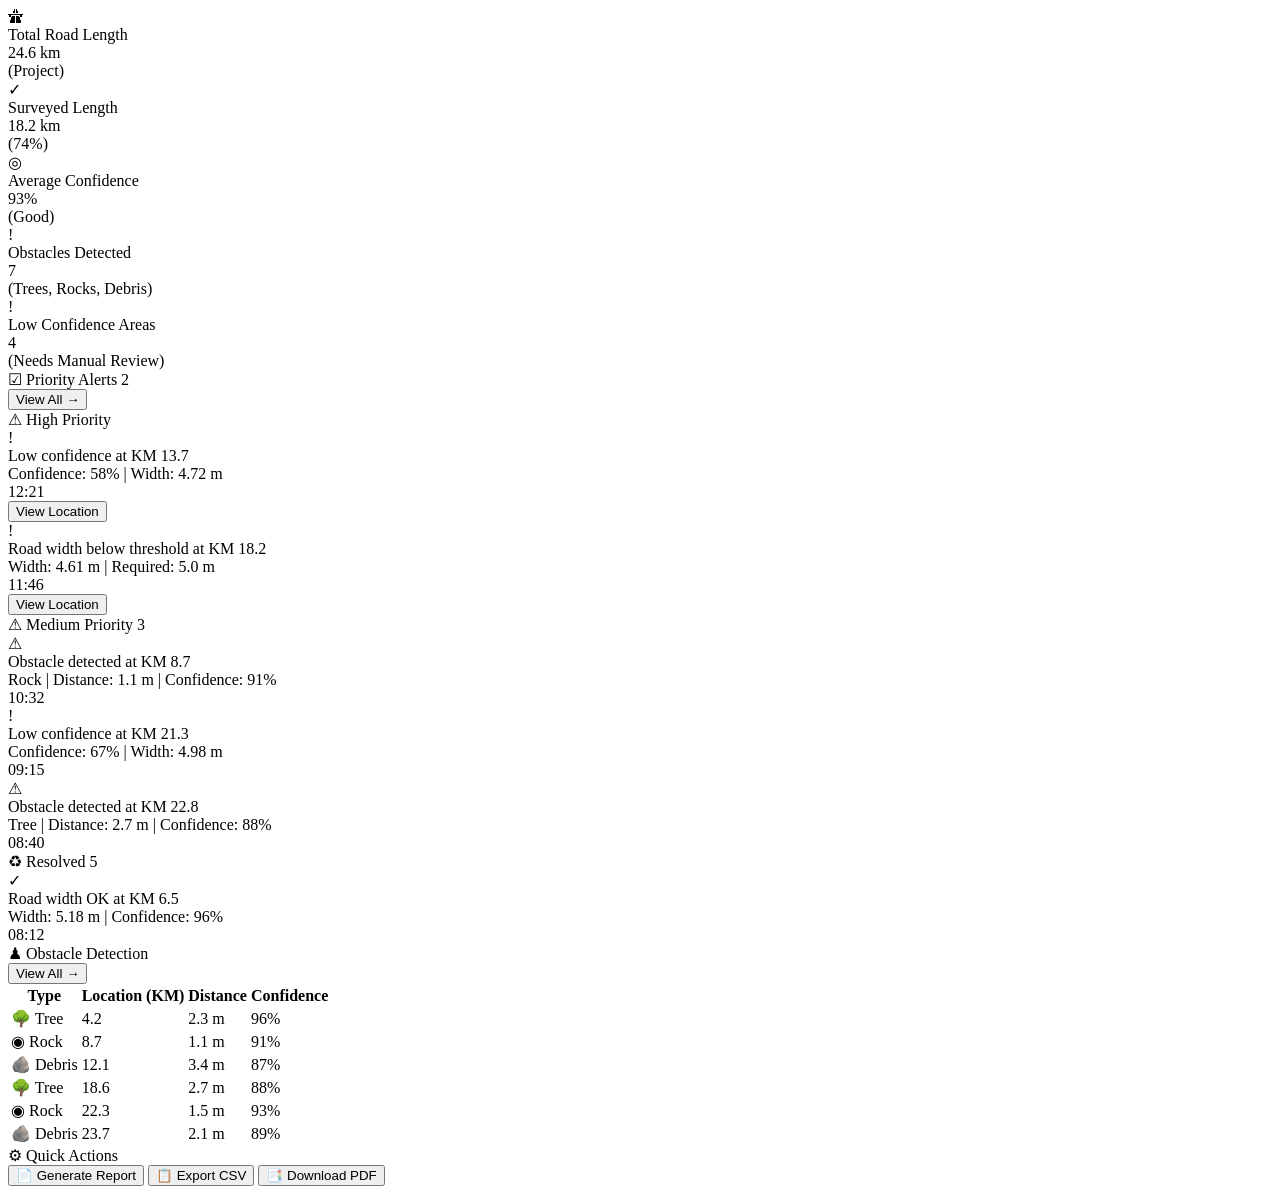
==== index.html @ 8add955b "Create index.html" ====
<!DOCTYPE html>
<html lang="en">

<head>
    <meta charset="UTF-8">
    <meta name="viewport" content="width=device-width, initial-scale=1.0">

    <title>Road Survey Dashboard</title>

    <link rel="stylesheet" href="style.css">
</head>

<body>

    <div class="dashboard">

        

        <div class="top-cards">

            <!-- Total Road Length -->
            <div class="stat-card blue-card">

                <div class="stat-icon road-icon">
                    🛣
                </div>

                <div class="stat-content">
                    <div class="stat-title">Total Road Length</div>
                    <div class="stat-value">24.6 km</div>
                    <div class="stat-subtitle">(Project)</div>
                </div>

            </div>


           
            <div class="stat-card green-card">

                <div class="stat-icon check-icon">
                    ✓
                </div>

                <div class="stat-content">
                    <div class="stat-title">Surveyed Length</div>
                    <div class="stat-value">18.2 km</div>
                    <div class="stat-subtitle">(74%)</div>
                </div>

            </div>


           
            <div class="stat-card purple-card">

                <div class="stat-icon target-icon">
                    ◎
                </div>

                <div class="stat-content">
                    <div class="stat-title">Average Confidence</div>
                    <div class="stat-value">93%</div>
                    <div class="stat-subtitle">(Good)</div>
                </div>

            </div>


       
            <div class="stat-card orange-card">

                <div class="stat-icon warning-icon">
                    !
                </div>

                <div class="stat-content">
                    <div class="stat-title">Obstacles Detected</div>
                    <div class="stat-value">7</div>
                    <div class="stat-subtitle">(Trees, Rocks, Debris)</div>
                </div>

            </div>


            
            <div class="stat-card red-card">

                <div class="stat-icon danger-icon">
                    !
                </div>

                <div class="stat-content">
                    <div class="stat-title">Low Confidence Areas</div>
                    <div class="stat-value">4</div>
                    <div class="stat-subtitle">(Needs Manual Review)</div>
                </div>

            </div>

        </div>


        

        <div class="main-content">

          

            <div class="map-area" id="mapArea">

                <!--
                    This area is intentionally blank.
                    Your actual map can be added here later.
                -->

            </div>



            <div class="sidebar">


              
                <div class="panel alerts-panel">

                    <div class="panel-header">

                        <div class="panel-title">
                            <span class="panel-icon">☑</span>
                            Priority Alerts
                            <span class="count-badge red-badge">2</span>
                        </div>

                        <button class="view-all-btn">
                            View All →
                        </button>

                    </div>


                   

                    <div class="priority-heading high-heading">
                        <span>⚠</span>
                        High Priority
                    </div>


                   

                    <div class="alert-item">

                        <div class="alert-circle red-circle">
                            !
                        </div>

                        <div class="alert-details">

                            <div class="alert-title">
                                Low confidence at KM 13.7
                            </div>

                            <div class="alert-info">
                                Confidence: 58% | Width: 4.72 m
                            </div>

                        </div>

                        <div class="alert-time">
                            12:21
                        </div>

                        <button class="location-btn">
                            View Location
                        </button>

                    </div>


                   

                    <div class="alert-item">

                        <div class="alert-circle orange-circle">
                            !
                        </div>

                        <div class="alert-details">

                            <div class="alert-title">
                                Road width below threshold at KM 18.2
                            </div>

                            <div class="alert-info">
                                Width: 4.61 m | Required: 5.0 m
                            </div>

                        </div>

                        <div class="alert-time">
                            11:46
                        </div>

                        <button class="location-btn">
                            View Location
                        </button>

                    </div>



                    <div class="priority-heading medium-heading">

                        <span>⚠</span>
                        Medium Priority

                        <span class="count-badge yellow-badge">
                            3
                        </span>

                    </div>


                   

                    <div class="alert-item">

                        <div class="alert-circle yellow-circle">
                            ⚠
                        </div>

                        <div class="alert-details">

                            <div class="alert-title">
                                Obstacle detected at KM 8.7
                            </div>

                            <div class="alert-info">
                                Rock | Distance: 1.1 m | Confidence: 91%
                            </div>

                        </div>

                        <div class="alert-time">
                            10:32
                        </div>

                    </div>


                   

                    <div class="alert-item">

                        <div class="alert-circle orange-circle">
                            !
                        </div>

                        <div class="alert-details">

                            <div class="alert-title">
                                Low confidence at KM 21.3
                            </div>

                            <div class="alert-info">
                                Confidence: 67% | Width: 4.98 m
                            </div>

                        </div>

                        <div class="alert-time">
                            09:15
                        </div>

                    </div>


                   

                    <div class="alert-item">

                        <div class="alert-circle yellow-circle">
                            ⚠
                        </div>

                        <div class="alert-details">

                            <div class="alert-title">
                                Obstacle detected at KM 22.8
                            </div>

                            <div class="alert-info">
                                Tree | Distance: 2.7 m | Confidence: 88%
                            </div>

                        </div>

                        <div class="alert-time">
                            08:40
                        </div>

                    </div>


                    

                    <div class="priority-heading resolved-heading">

                        <span>♻</span>
                        Resolved

                        <span class="count-badge green-badge">
                            5
                        </span>

                    </div>


                    

                    <div class="alert-item">

                        <div class="alert-circle green-circle">
                            ✓
                        </div>

                        <div class="alert-details">

                            <div class="alert-title">
                                Road width OK at KM 6.5
                            </div>

                            <div class="alert-info">
                                Width: 5.18 m | Confidence: 96%
                            </div>

                        </div>

                        <div class="alert-time">
                            08:12
                        </div>

                    </div>

                </div>


               

                <div class="panel obstacle-panel">

                    <div class="panel-header">

                        <div class="panel-title">
                            <span class="panel-icon">♟</span>
                            Obstacle Detection
                        </div>

                        <button class="view-all-btn">
                            View All →
                        </button>

                    </div>


                    <table>

                        <thead>

                            <tr>
                                <th>Type</th>
                                <th>Location (KM)</th>
                                <th>Distance</th>
                                <th>Confidence</th>
                            </tr>

                        </thead>


                        <tbody>

                            <tr>
                                <td>
                                    <span class="obstacle-symbol tree">
                                        🌳
                                    </span>
                                    Tree
                                </td>

                                <td>4.2</td>
                                <td>2.3 m</td>

                                <td class="confidence-high">
                                    96%
                                </td>
                            </tr>


                            <tr>
                                <td>
                                    <span class="obstacle-symbol">
                                        ◉
                                    </span>
                                    Rock
                                </td>

                                <td>8.7</td>
                                <td>1.1 m</td>

                                <td class="confidence-medium">
                                    91%
                                </td>
                            </tr>


                            <tr>
                                <td>
                                    <span class="obstacle-symbol">
                                        🪨
                                    </span>
                                    Debris
                                </td>

                                <td>12.1</td>
                                <td>3.4 m</td>

                                <td class="confidence-medium">
                                    87%
                                </td>
                            </tr>


                            <tr>
                                <td>
                                    <span class="obstacle-symbol tree">
                                        🌳
                                    </span>
                                    Tree
                                </td>

                                <td>18.6</td>
                                <td>2.7 m</td>

                                <td class="confidence-medium">
                                    88%
                                </td>
                            </tr>


                            <tr>
                                <td>
                                    <span class="obstacle-symbol">
                                        ◉
                                    </span>
                                    Rock
                                </td>

                                <td>22.3</td>
                                <td>1.5 m</td>

                                <td class="confidence-high">
                                    93%
                                </td>
                            </tr>


                            <tr>
                                <td>
                                    <span class="obstacle-symbol">
                                        🪨
                                    </span>
                                    Debris
                                </td>

                                <td>23.7</td>
                                <td>2.1 m</td>

                                <td class="confidence-medium">
                                    89%
                                </td>
                            </tr>

                        </tbody>

                    </table>

                </div>


              

                <div class="panel quick-panel">

                    <div class="panel-header">

                        <div class="panel-title">
                            <span class="panel-icon">⚙</span>
                            Quick Actions
                        </div>

                    </div>


                    <div class="quick-actions">

                        <button class="action-btn report-btn">
                            📄
                            <span>Generate Report</span>
                        </button>

                        <button class="action-btn csv-btn">
                            📋
                            <span>Export CSV</span>
                        </button>

                        <button class="action-btn pdf-btn">
                            📑
                            <span>Download PDF</span>
                        </button>

                    </div>

                </div>

            </div>

        </div>

    </div>


    <script src="script.js"></script>

</body>

</html>
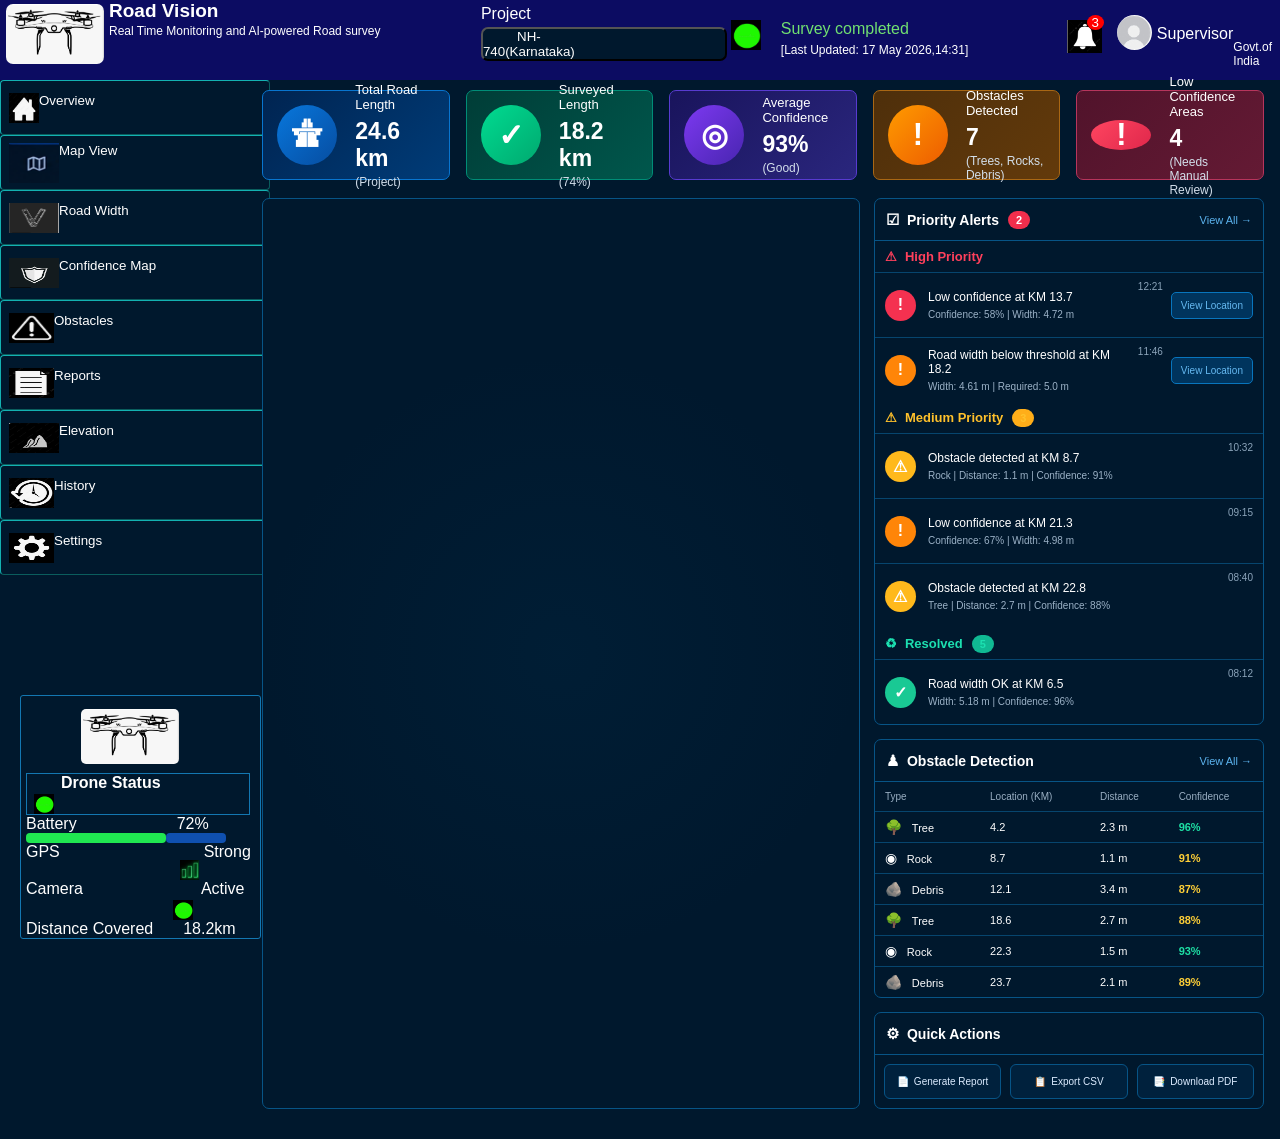
==== commit 7529bb69: "Connected files" ====
--- a/index.html
+++ b/index.html
@@ -1,536 +1,443 @@
-<!DOCTYPE html>
+<!doctype html>
 <html lang="en">
-
-<head>
-    <meta charset="UTF-8">
-    <meta name="viewport" content="width=device-width, initial-scale=1.0">
+  <head>
+    <meta charset="UTF-8" />
+    <meta name="viewport" content="width=device-width, initial-scale=1.0" />
 
     <title>Road Survey Dashboard</title>
 
-    <link rel="stylesheet" href="style.css">
-</head>
-
-<body>
+    <link rel="stylesheet" href="style.css" />
+    <link rel="stylesheet" href="left-top-style/header-top.css" />
+    <link rel="stylesheet" href="left-top-style/left-sidebar.css" />
+  </head>
+
+  <body>
+    <div class="top-header">
+      <div class="drone">
+        <img class="drone-pic" src="pictures/drone.png" />
+      </div>
+      <div class="top-left">
+        <p class="name">Road Vision</p>
+        <p class="tag">Real Time Monitoring and AI-powered Road survey</p>
+      </div>
+      <div class="top-middle">
+        <div class="project-details">
+          <p class="project-word">Project</p>
+          <div>
+            <button class="project-area">NH-740(Karnataka)</button>
+          </div>
+        </div>
+        <img class="point" src="pictures/green-dot.png" />
+        <div class="status">
+          <p class="project-status">Survey completed</p>
+          <p class="time">[Last Updated: 17 May 2026,14:31]</p>
+        </div>
+      </div>
+      <div class="top-right">
+        <div class="bell">
+          <img class="bell-icon" src="pictures/bell.png" />
+          <button class="number">3</button>
+        </div>
+        <div class="profile">
+          <img class="profile-icon" src="pictures/profile-pic.png" />
+        </div>
+        <p class="profile-name">Supervisor</p>
+        <p class="profile-place">Govt.of India</p>
+      </div>
+    </div>
+    <div class="left_sidebar">
+      <button class="b1">
+        <div class="overview">
+          <img class="home-icon" src="pictures/home.png" />
+          <p class="word1">Overview</p>
+        </div>
+      </button>
+      <button class="b1">
+        <div class="map">
+          <img class="map-icon" src="pictures/map.png" />
+          <p class="word1">Map View</p>
+        </div>
+      </button>
+
+      <button class="b1">
+        <div class="road-width">
+          <img class="scale-icon" src="pictures/scale.png" />
+          <p class="word1">Road Width</p>
+        </div>
+      </button>
+
+      <button class="b1">
+        <div class="Confidence">
+          <img class="shield-icon" src="pictures/shield.png" />
+          <p class="word1">Confidence Map</p>
+        </div>
+      </button>
+
+      <button class="b1">
+        <div class="obstacles">
+          <img class="danger-icon" src="pictures/danger.png" />
+          <p class="word1">Obstacles</p>
+        </div>
+      </button>
+
+      <button class="b1">
+        <div class="reports">
+          <img class="report-icon" src="pictures/reports.png" />
+          <p class="word1">Reports</p>
+        </div>
+      </button>
+
+      <button class="b1">
+        <div class="elevation">
+          <img class="elevation-icon" src="pictures/elevation.png" />
+          <p class="word1">Elevation</p>
+        </div>
+      </button>
+      <button class="b1">
+        <div class="history">
+          <img class="history-icon" src="pictures/history.png" />
+          <p class="word1">History</p>
+        </div>
+      </button>
+      <button class="b1">
+        <div class="settings">
+          <img class="settings-icon" src="pictures/settings.png" />
+          <p class="word1">Settings</p>
+        </div>
+      </button>
+      <div class="left_bottom">
+        <img class="drone-bottom" src="pictures/drone.png" />
+        <div class="below-drone">
+          <img class="point-bottom" src="pictures/green-dot.png" />
+          <p style="color: white; font-weight: bold">Drone Status</p>
+        </div>
+        <div class="battery-status">
+          <p style="color: white">Battery</p>
+          <p style="margin-left: 100px; color: white">72%</p>
+        </div>
+        <div class="battery-bar">
+          <button class="green-part"></button>
+          <button class="blank-part"></button>
+        </div>
+        <div class="gps-status">
+          <p style="color: white">GPS</p>
+          <img class="signal-icon" src="pictures/strong-increase.png" />
+          <p style="color: white">Strong</p>
+        </div>
+        <div class="camera-status">
+          <p style="color: white">Camera</p>
+
+          <img class="point-bottom2" src="pictures/green-dot.png" />
+          <p style="color: white">Active</p>
+        </div>
+        <div class="distance-status">
+          <p style="color: white">Distance Covered</p>
+          <p class="Distance">18.2km</p>
+        </div>
+      </div>
+    </div>
 
     <div class="dashboard">
-
-        
-
-        <div class="top-cards">
-
-            <!-- Total Road Length -->
-            <div class="stat-card blue-card">
-
-                <div class="stat-icon road-icon">
-                    🛣
-                </div>
-
-                <div class="stat-content">
-                    <div class="stat-title">Total Road Length</div>
-                    <div class="stat-value">24.6 km</div>
-                    <div class="stat-subtitle">(Project)</div>
-                </div>
-
-            </div>
-
-
-           
-            <div class="stat-card green-card">
-
-                <div class="stat-icon check-icon">
-                    ✓
-                </div>
-
-                <div class="stat-content">
-                    <div class="stat-title">Surveyed Length</div>
-                    <div class="stat-value">18.2 km</div>
-                    <div class="stat-subtitle">(74%)</div>
-                </div>
-
-            </div>
-
-
-           
-            <div class="stat-card purple-card">
-
-                <div class="stat-icon target-icon">
-                    ◎
-                </div>
-
-                <div class="stat-content">
-                    <div class="stat-title">Average Confidence</div>
-                    <div class="stat-value">93%</div>
-                    <div class="stat-subtitle">(Good)</div>
-                </div>
-
-            </div>
-
-
-       
-            <div class="stat-card orange-card">
-
-                <div class="stat-icon warning-icon">
-                    !
-                </div>
-
-                <div class="stat-content">
-                    <div class="stat-title">Obstacles Detected</div>
-                    <div class="stat-value">7</div>
-                    <div class="stat-subtitle">(Trees, Rocks, Debris)</div>
-                </div>
-
-            </div>
-
-
-            
-            <div class="stat-card red-card">
-
-                <div class="stat-icon danger-icon">
-                    !
-                </div>
-
-                <div class="stat-content">
-                    <div class="stat-title">Low Confidence Areas</div>
-                    <div class="stat-value">4</div>
-                    <div class="stat-subtitle">(Needs Manual Review)</div>
-                </div>
-
-            </div>
-
-        </div>
-
-
-        
-
-        <div class="main-content">
-
-          
-
-            <div class="map-area" id="mapArea">
-
-                <!--
+      <div class="top-cards">
+        <!-- Total Road Length -->
+        <div class="stat-card blue-card">
+          <div class="stat-icon road-icon">🛣</div>
+
+          <div class="stat-content">
+            <div class="stat-title">Total Road Length</div>
+            <div class="stat-value">24.6 km</div>
+            <div class="stat-subtitle">(Project)</div>
+          </div>
+        </div>
+
+        <div class="stat-card green-card">
+          <div class="stat-icon check-icon">✓</div>
+
+          <div class="stat-content">
+            <div class="stat-title">Surveyed Length</div>
+            <div class="stat-value">18.2 km</div>
+            <div class="stat-subtitle">(74%)</div>
+          </div>
+        </div>
+
+        <div class="stat-card purple-card">
+          <div class="stat-icon target-icon">◎</div>
+
+          <div class="stat-content">
+            <div class="stat-title">Average Confidence</div>
+            <div class="stat-value">93%</div>
+            <div class="stat-subtitle">(Good)</div>
+          </div>
+        </div>
+
+        <div class="stat-card orange-card">
+          <div class="stat-icon warning-icon">!</div>
+
+          <div class="stat-content">
+            <div class="stat-title">Obstacles Detected</div>
+            <div class="stat-value">7</div>
+            <div class="stat-subtitle">(Trees, Rocks, Debris)</div>
+          </div>
+        </div>
+
+        <div class="stat-card red-card">
+          <div class="stat-icon danger-icon">!</div>
+
+          <div class="stat-content">
+            <div class="stat-title">Low Confidence Areas</div>
+            <div class="stat-value">4</div>
+            <div class="stat-subtitle">(Needs Manual Review)</div>
+          </div>
+        </div>
+      </div>
+
+      <div class="main-content">
+        <div class="map-area" id="mapArea">
+          <!--
                     This area is intentionally blank.
                     Your actual map can be added here later.
                 -->
-
-            </div>
-
-
-
-            <div class="sidebar">
-
-
-              
-                <div class="panel alerts-panel">
-
-                    <div class="panel-header">
-
-                        <div class="panel-title">
-                            <span class="panel-icon">☑</span>
-                            Priority Alerts
-                            <span class="count-badge red-badge">2</span>
-                        </div>
-
-                        <button class="view-all-btn">
-                            View All →
-                        </button>
-
-                    </div>
-
-
-                   
-
-                    <div class="priority-heading high-heading">
-                        <span>⚠</span>
-                        High Priority
-                    </div>
-
-
-                   
-
-                    <div class="alert-item">
-
-                        <div class="alert-circle red-circle">
-                            !
-                        </div>
-
-                        <div class="alert-details">
-
-                            <div class="alert-title">
-                                Low confidence at KM 13.7
-                            </div>
-
-                            <div class="alert-info">
-                                Confidence: 58% | Width: 4.72 m
-                            </div>
-
-                        </div>
-
-                        <div class="alert-time">
-                            12:21
-                        </div>
-
-                        <button class="location-btn">
-                            View Location
-                        </button>
-
-                    </div>
-
-
-                   
-
-                    <div class="alert-item">
-
-                        <div class="alert-circle orange-circle">
-                            !
-                        </div>
-
-                        <div class="alert-details">
-
-                            <div class="alert-title">
-                                Road width below threshold at KM 18.2
-                            </div>
-
-                            <div class="alert-info">
-                                Width: 4.61 m | Required: 5.0 m
-                            </div>
-
-                        </div>
-
-                        <div class="alert-time">
-                            11:46
-                        </div>
-
-                        <button class="location-btn">
-                            View Location
-                        </button>
-
-                    </div>
-
-
-
-                    <div class="priority-heading medium-heading">
-
-                        <span>⚠</span>
-                        Medium Priority
-
-                        <span class="count-badge yellow-badge">
-                            3
-                        </span>
-
-                    </div>
-
-
-                   
-
-                    <div class="alert-item">
-
-                        <div class="alert-circle yellow-circle">
-                            ⚠
-                        </div>
-
-                        <div class="alert-details">
-
-                            <div class="alert-title">
-                                Obstacle detected at KM 8.7
-                            </div>
-
-                            <div class="alert-info">
-                                Rock | Distance: 1.1 m | Confidence: 91%
-                            </div>
-
-                        </div>
-
-                        <div class="alert-time">
-                            10:32
-                        </div>
-
-                    </div>
-
-
-                   
-
-                    <div class="alert-item">
-
-                        <div class="alert-circle orange-circle">
-                            !
-                        </div>
-
-                        <div class="alert-details">
-
-                            <div class="alert-title">
-                                Low confidence at KM 21.3
-                            </div>
-
-                            <div class="alert-info">
-                                Confidence: 67% | Width: 4.98 m
-                            </div>
-
-                        </div>
-
-                        <div class="alert-time">
-                            09:15
-                        </div>
-
-                    </div>
-
-
-                   
-
-                    <div class="alert-item">
-
-                        <div class="alert-circle yellow-circle">
-                            ⚠
-                        </div>
-
-                        <div class="alert-details">
-
-                            <div class="alert-title">
-                                Obstacle detected at KM 22.8
-                            </div>
-
-                            <div class="alert-info">
-                                Tree | Distance: 2.7 m | Confidence: 88%
-                            </div>
-
-                        </div>
-
-                        <div class="alert-time">
-                            08:40
-                        </div>
-
-                    </div>
-
-
-                    
-
-                    <div class="priority-heading resolved-heading">
-
-                        <span>♻</span>
-                        Resolved
-
-                        <span class="count-badge green-badge">
-                            5
-                        </span>
-
-                    </div>
-
-
-                    
-
-                    <div class="alert-item">
-
-                        <div class="alert-circle green-circle">
-                            ✓
-                        </div>
-
-                        <div class="alert-details">
-
-                            <div class="alert-title">
-                                Road width OK at KM 6.5
-                            </div>
-
-                            <div class="alert-info">
-                                Width: 5.18 m | Confidence: 96%
-                            </div>
-
-                        </div>
-
-                        <div class="alert-time">
-                            08:12
-                        </div>
-
-                    </div>
-
+        </div>
+
+        <div class="sidebar">
+          <div class="panel alerts-panel">
+            <div class="panel-header">
+              <div class="panel-title">
+                <span class="panel-icon">☑</span>
+                Priority Alerts
+                <span class="count-badge red-badge">2</span>
+              </div>
+
+              <button class="view-all-btn">View All →</button>
+            </div>
+
+            <div class="priority-heading high-heading">
+              <span>⚠</span>
+              High Priority
+            </div>
+
+            <div class="alert-item">
+              <div class="alert-circle red-circle">!</div>
+
+              <div class="alert-details">
+                <div class="alert-title">Low confidence at KM 13.7</div>
+
+                <div class="alert-info">Confidence: 58% | Width: 4.72 m</div>
+              </div>
+
+              <div class="alert-time">12:21</div>
+
+              <button class="location-btn">View Location</button>
+            </div>
+
+            <div class="alert-item">
+              <div class="alert-circle orange-circle">!</div>
+
+              <div class="alert-details">
+                <div class="alert-title">
+                  Road width below threshold at KM 18.2
                 </div>
 
-
-               
-
-                <div class="panel obstacle-panel">
-
-                    <div class="panel-header">
-
-                        <div class="panel-title">
-                            <span class="panel-icon">♟</span>
-                            Obstacle Detection
-                        </div>
-
-                        <button class="view-all-btn">
-                            View All →
-                        </button>
-
-                    </div>
-
-
-                    <table>
-
-                        <thead>
-
-                            <tr>
-                                <th>Type</th>
-                                <th>Location (KM)</th>
-                                <th>Distance</th>
-                                <th>Confidence</th>
-                            </tr>
-
-                        </thead>
-
-
-                        <tbody>
-
-                            <tr>
-                                <td>
-                                    <span class="obstacle-symbol tree">
-                                        🌳
-                                    </span>
-                                    Tree
-                                </td>
-
-                                <td>4.2</td>
-                                <td>2.3 m</td>
-
-                                <td class="confidence-high">
-                                    96%
-                                </td>
-                            </tr>
-
-
-                            <tr>
-                                <td>
-                                    <span class="obstacle-symbol">
-                                        ◉
-                                    </span>
-                                    Rock
-                                </td>
-
-                                <td>8.7</td>
-                                <td>1.1 m</td>
-
-                                <td class="confidence-medium">
-                                    91%
-                                </td>
-                            </tr>
-
-
-                            <tr>
-                                <td>
-                                    <span class="obstacle-symbol">
-                                        🪨
-                                    </span>
-                                    Debris
-                                </td>
-
-                                <td>12.1</td>
-                                <td>3.4 m</td>
-
-                                <td class="confidence-medium">
-                                    87%
-                                </td>
-                            </tr>
-
-
-                            <tr>
-                                <td>
-                                    <span class="obstacle-symbol tree">
-                                        🌳
-                                    </span>
-                                    Tree
-                                </td>
-
-                                <td>18.6</td>
-                                <td>2.7 m</td>
-
-                                <td class="confidence-medium">
-                                    88%
-                                </td>
-                            </tr>
-
-
-                            <tr>
-                                <td>
-                                    <span class="obstacle-symbol">
-                                        ◉
-                                    </span>
-                                    Rock
-                                </td>
-
-                                <td>22.3</td>
-                                <td>1.5 m</td>
-
-                                <td class="confidence-high">
-                                    93%
-                                </td>
-                            </tr>
-
-
-                            <tr>
-                                <td>
-                                    <span class="obstacle-symbol">
-                                        🪨
-                                    </span>
-                                    Debris
-                                </td>
-
-                                <td>23.7</td>
-                                <td>2.1 m</td>
-
-                                <td class="confidence-medium">
-                                    89%
-                                </td>
-                            </tr>
-
-                        </tbody>
-
-                    </table>
-
+                <div class="alert-info">Width: 4.61 m | Required: 5.0 m</div>
+              </div>
+
+              <div class="alert-time">11:46</div>
+
+              <button class="location-btn">View Location</button>
+            </div>
+
+            <div class="priority-heading medium-heading">
+              <span>⚠</span>
+              Medium Priority
+
+              <span class="count-badge yellow-badge"> 3 </span>
+            </div>
+
+            <div class="alert-item">
+              <div class="alert-circle yellow-circle">⚠</div>
+
+              <div class="alert-details">
+                <div class="alert-title">Obstacle detected at KM 8.7</div>
+
+                <div class="alert-info">
+                  Rock | Distance: 1.1 m | Confidence: 91%
                 </div>
-
-
-              
-
-                <div class="panel quick-panel">
-
-                    <div class="panel-header">
-
-                        <div class="panel-title">
-                            <span class="panel-icon">⚙</span>
-                            Quick Actions
-                        </div>
-
-                    </div>
-
-
-                    <div class="quick-actions">
-
-                        <button class="action-btn report-btn">
-                            📄
-                            <span>Generate Report</span>
-                        </button>
-
-                        <button class="action-btn csv-btn">
-                            📋
-                            <span>Export CSV</span>
-                        </button>
-
-                        <button class="action-btn pdf-btn">
-                            📑
-                            <span>Download PDF</span>
-                        </button>
-
-                    </div>
-
+              </div>
+
+              <div class="alert-time">10:32</div>
+            </div>
+
+            <div class="alert-item">
+              <div class="alert-circle orange-circle">!</div>
+
+              <div class="alert-details">
+                <div class="alert-title">Low confidence at KM 21.3</div>
+
+                <div class="alert-info">Confidence: 67% | Width: 4.98 m</div>
+              </div>
+
+              <div class="alert-time">09:15</div>
+            </div>
+
+            <div class="alert-item">
+              <div class="alert-circle yellow-circle">⚠</div>
+
+              <div class="alert-details">
+                <div class="alert-title">Obstacle detected at KM 22.8</div>
+
+                <div class="alert-info">
+                  Tree | Distance: 2.7 m | Confidence: 88%
                 </div>
-
-            </div>
-
-        </div>
-
+              </div>
+
+              <div class="alert-time">08:40</div>
+            </div>
+
+            <div class="priority-heading resolved-heading">
+              <span>♻</span>
+              Resolved
+
+              <span class="count-badge green-badge"> 5 </span>
+            </div>
+
+            <div class="alert-item">
+              <div class="alert-circle green-circle">✓</div>
+
+              <div class="alert-details">
+                <div class="alert-title">Road width OK at KM 6.5</div>
+
+                <div class="alert-info">Width: 5.18 m | Confidence: 96%</div>
+              </div>
+
+              <div class="alert-time">08:12</div>
+            </div>
+          </div>
+
+          <div class="panel obstacle-panel">
+            <div class="panel-header">
+              <div class="panel-title">
+                <span class="panel-icon">♟</span>
+                Obstacle Detection
+              </div>
+
+              <button class="view-all-btn">View All →</button>
+            </div>
+
+            <table>
+              <thead>
+                <tr>
+                  <th>Type</th>
+                  <th>Location (KM)</th>
+                  <th>Distance</th>
+                  <th>Confidence</th>
+                </tr>
+              </thead>
+
+              <tbody>
+                <tr>
+                  <td>
+                    <span class="obstacle-symbol tree"> 🌳 </span>
+                    Tree
+                  </td>
+
+                  <td>4.2</td>
+                  <td>2.3 m</td>
+
+                  <td class="confidence-high">96%</td>
+                </tr>
+
+                <tr>
+                  <td>
+                    <span class="obstacle-symbol"> ◉ </span>
+                    Rock
+                  </td>
+
+                  <td>8.7</td>
+                  <td>1.1 m</td>
+
+                  <td class="confidence-medium">91%</td>
+                </tr>
+
+                <tr>
+                  <td>
+                    <span class="obstacle-symbol"> 🪨 </span>
+                    Debris
+                  </td>
+
+                  <td>12.1</td>
+                  <td>3.4 m</td>
+
+                  <td class="confidence-medium">87%</td>
+                </tr>
+
+                <tr>
+                  <td>
+                    <span class="obstacle-symbol tree"> 🌳 </span>
+                    Tree
+                  </td>
+
+                  <td>18.6</td>
+                  <td>2.7 m</td>
+
+                  <td class="confidence-medium">88%</td>
+                </tr>
+
+                <tr>
+                  <td>
+                    <span class="obstacle-symbol"> ◉ </span>
+                    Rock
+                  </td>
+
+                  <td>22.3</td>
+                  <td>1.5 m</td>
+
+                  <td class="confidence-high">93%</td>
+                </tr>
+
+                <tr>
+                  <td>
+                    <span class="obstacle-symbol"> 🪨 </span>
+                    Debris
+                  </td>
+
+                  <td>23.7</td>
+                  <td>2.1 m</td>
+
+                  <td class="confidence-medium">89%</td>
+                </tr>
+              </tbody>
+            </table>
+          </div>
+
+          <div class="panel quick-panel">
+            <div class="panel-header">
+              <div class="panel-title">
+                <span class="panel-icon">⚙</span>
+                Quick Actions
+              </div>
+            </div>
+
+            <div class="quick-actions">
+              <button class="action-btn report-btn">
+                📄
+                <span>Generate Report</span>
+              </button>
+
+              <button class="action-btn csv-btn">
+                📋
+                <span>Export CSV</span>
+              </button>
+
+              <button class="action-btn pdf-btn">
+                📑
+                <span>Download PDF</span>
+              </button>
+            </div>
+          </div>
+        </div>
+      </div>
     </div>
 
-
     <script src="script.js"></script>
-
-</body>
-
+  </body>
 </html>
--- a/style.css
+++ b/style.css
@@ -0,0 +1,502 @@
+* {
+  margin: 0;
+  padding: 0;
+  box-sizing: border-box;
+}
+
+body {
+  background: #00182d;
+  color: white;
+  font-family: Arial, Helvetica, sans-serif;
+  min-height: 100vh;
+}
+
+.dashboard {
+  margin-top: -1090px;
+  padding: 100px 3.5% 30px;
+  margin-left: 105px;
+  margin-right: -40px;
+}
+
+.top-cards {
+  margin-left: 10%;
+  margin-right: 1%;
+
+  display: grid;
+  grid-template-columns: repeat(5, 1fr);
+
+  gap: 16px;
+}
+
+.stat-card {
+  height: 90px;
+
+  border-radius: 7px;
+
+  border: 1px solid;
+
+  display: flex;
+  align-items: center;
+
+  padding: 12px 14px;
+}
+
+.stat-icon {
+  width: 60px;
+  height: 60px;
+
+  min-width: 60px;
+
+  border-radius: 50%;
+
+  display: flex;
+  align-items: center;
+  justify-content: center;
+
+  margin-right: 18px;
+
+  font-size: 31px;
+  font-weight: bold;
+}
+
+.blue-card {
+  background: linear-gradient(135deg, #002451, #003c78);
+
+  border-color: #0875cf;
+}
+
+.road-icon {
+  background: linear-gradient(135deg, #0877dc, #064da1);
+}
+
+.green-card {
+  background: linear-gradient(135deg, #003d37, #00574c);
+
+  border-color: #008d77;
+}
+
+.check-icon {
+  background: linear-gradient(135deg, #00db91, #00a96f);
+}
+
+.purple-card {
+  background: linear-gradient(135deg, #19145c, #2a267d);
+
+  border-color: #583bd0;
+}
+
+.target-icon {
+  background: linear-gradient(135deg, #7d39f1, #4825b0);
+}
+
+.orange-card {
+  background: linear-gradient(135deg, #4e2f0b, #633a0b);
+
+  border-color: #a96714;
+}
+
+.warning-icon {
+  background: linear-gradient(135deg, #ff9b00, #ed5c00);
+}
+
+.red-card {
+  background: linear-gradient(135deg, #51132b, #641a34);
+
+  border-color: #b7355c;
+}
+
+.danger-icon {
+  background: linear-gradient(135deg, #ff4560, #df274b);
+}
+
+.stat-title {
+  font-size: 13px;
+  margin-bottom: 6px;
+}
+
+.stat-value {
+  font-size: 23px;
+  font-weight: bold;
+  margin-bottom: 3px;
+}
+
+.stat-subtitle {
+  font-size: 12px;
+  color: #d3dfeb;
+}
+
+.main-content {
+  margin-left: 10%;
+  margin-right: 1%;
+  margin-top: 18px;
+
+  display: grid;
+
+  grid-template-columns:
+    minmax(500px, 1fr)
+    390px;
+
+  gap: 14px;
+}
+
+.map-area {
+  min-height: 770px;
+
+  background:
+    radial-gradient(circle at center, rgba(0, 70, 110, 0.12), transparent 55%),
+    #00182d;
+
+  border: 1px solid #075486;
+
+  border-radius: 7px;
+}
+
+.sidebar {
+  display: flex;
+  flex-direction: column;
+
+  gap: 14px;
+}
+
+.panel {
+  background: rgba(0, 25, 46, 0.95);
+
+  border: 1px solid #075486;
+
+  border-radius: 7px;
+
+  overflow: hidden;
+}
+
+.panel-header {
+  height: 42px;
+
+  display: flex;
+  align-items: center;
+
+  padding: 0 11px;
+
+  border-bottom: 1px solid #075486;
+}
+
+.panel-title {
+  font-size: 14px;
+  font-weight: bold;
+
+  display: flex;
+  align-items: center;
+}
+
+.panel-icon {
+  margin-right: 8px;
+  font-size: 15px;
+}
+
+.view-all-btn {
+  margin-left: auto;
+
+  background: none;
+  border: none;
+
+  color: #5bb3ee;
+
+  font-size: 11px;
+
+  cursor: pointer;
+}
+
+.view-all-btn:hover {
+  color: white;
+}
+
+.count-badge {
+  margin-left: 9px;
+
+  padding: 3px 8px;
+
+  border-radius: 20px;
+
+  font-size: 11px;
+}
+
+.red-badge {
+  background: #f12e4c;
+}
+
+.yellow-badge {
+  background: #ffae19;
+}
+
+.green-badge {
+  background: #10b993;
+}
+
+.priority-heading {
+  height: 31px;
+
+  display: flex;
+  align-items: center;
+
+  padding: 0 10px;
+
+  font-size: 13px;
+  font-weight: bold;
+}
+
+.priority-heading span:first-child {
+  margin-right: 8px;
+}
+
+.high-heading {
+  color: #ff405c;
+}
+
+.medium-heading {
+  color: #ffc12b;
+}
+
+.resolved-heading {
+  color: #1ce0b1;
+}
+
+.alert-item {
+  min-height: 65px;
+
+  border-top: 1px solid #06456e;
+
+  padding: 8px 10px;
+
+  display: flex;
+  align-items: center;
+}
+
+.alert-circle {
+  width: 31px;
+  height: 31px;
+
+  min-width: 31px;
+
+  border-radius: 50%;
+
+  display: flex;
+  align-items: center;
+  justify-content: center;
+
+  font-weight: bold;
+
+  margin-right: 12px;
+}
+
+.red-circle {
+  background: #f43150;
+}
+
+.orange-circle {
+  background: #ff8508;
+}
+
+.yellow-circle {
+  background: #ffb91c;
+}
+
+.green-circle {
+  background: #19c994;
+}
+
+.alert-details {
+  flex: 1;
+}
+
+.alert-title {
+  font-size: 12px;
+
+  margin-bottom: 5px;
+
+  line-height: 1.2;
+}
+
+.alert-info {
+  color: #9bb2c7;
+
+  font-size: 10px;
+}
+
+.alert-time {
+  align-self: flex-start;
+
+  font-size: 10px;
+
+  color: #8ba4ba;
+
+  margin-left: 5px;
+}
+
+.location-btn {
+  background: #00345d;
+
+  border: 1px solid #0875bd;
+
+  color: #65b9f1;
+
+  border-radius: 5px;
+
+  padding: 7px 9px;
+
+  font-size: 10px;
+
+  margin-left: 8px;
+
+  cursor: pointer;
+
+  white-space: nowrap;
+}
+
+.location-btn:hover {
+  background: #075181;
+  color: white;
+}
+
+table {
+  width: 100%;
+
+  border-collapse: collapse;
+}
+
+th {
+  color: #98aec2;
+
+  font-size: 10px;
+
+  font-weight: normal;
+
+  text-align: left;
+
+  padding: 9px 10px;
+}
+
+td {
+  font-size: 11px;
+
+  padding: 7px 10px;
+
+  border-top: 1px solid #06456e;
+}
+
+.obstacle-symbol {
+  margin-right: 6px;
+
+  font-size: 14px;
+}
+
+.confidence-high {
+  color: #1de0a5;
+
+  font-weight: bold;
+}
+
+.confidence-medium {
+  color: #ffd037;
+
+  font-weight: bold;
+}
+
+.quick-actions {
+  padding: 9px;
+
+  display: flex;
+
+  gap: 9px;
+}
+
+.action-btn {
+  height: 35px;
+
+  flex: 1;
+
+  background: #00213d;
+
+  border: 1px solid #075486;
+
+  border-radius: 6px;
+
+  color: #dcecff;
+
+  font-size: 10px;
+
+  cursor: pointer;
+
+  display: flex;
+  align-items: center;
+  justify-content: center;
+
+  gap: 5px;
+}
+
+.action-btn:hover {
+  background: #06385e;
+
+  border-color: #1687ce;
+}
+
+@media (max-width: 1250px) {
+  .top-cards {
+    margin-left: 2%;
+  }
+
+  .main-content {
+    margin-left: 2%;
+  }
+
+  .top-cards {
+    grid-template-columns: repeat(3, 1fr);
+  }
+
+  .main-content {
+    grid-template-columns: 1fr;
+  }
+
+  .sidebar {
+    display: grid;
+
+    grid-template-columns: 1fr 1fr;
+  }
+
+  .map-area {
+    min-height: 500px;
+  }
+}
+
+@media (max-width: 750px) {
+  .dashboard {
+    padding: 25px 12px;
+  }
+
+  .top-cards {
+    margin: 0;
+
+    grid-template-columns: 1fr;
+  }
+
+  .main-content {
+    margin: 15px 0 0;
+
+    grid-template-columns: 1fr;
+  }
+
+  .sidebar {
+    display: flex;
+  }
+
+  .map-area {
+    min-height: 350px;
+  }
+
+  .alert-item {
+    flex-wrap: wrap;
+  }
+
+  .location-btn {
+    margin-left: 43px;
+    margin-top: 6px;
+  }
+}
--- a/left-top-style/header-top.css
+++ b/left-top-style/header-top.css
@@ -0,0 +1,148 @@
+.top-header {
+  display: flex;
+  border-width: 1px;
+  border-color: aqua;
+}
+
+.name {
+  font-size: 19px;
+  font-weight: bold;
+  font-family: Arial, Helvetica, sans-serif;
+}
+.tag {
+  margin-top: 2px;
+  font-size: 12px;
+}
+.bell,
+.profile,
+.drone,
+.top-left,
+.top-middle,
+.top-right {
+  background-color: rgb(12, 12, 98);
+  color: white;
+  display: flex;
+  flex-direction: row;
+  height: 80px;
+}
+.top-middle {
+  width: 385px;
+}
+.top-left,
+.bell,
+.profile .top-right {
+  flex: 1;
+  flex-direction: column;
+}
+.top-middle {
+  padding-top: 0px;
+  flex: 2;
+}
+.top-right {
+  margin-right: 0px;
+  flex: 1;
+}
+.top-left {
+  flex: 1.5;
+}
+.profile-place {
+  margin-top: 40px;
+  font-size: 12px;
+  margin-right: 8px;
+}
+.profile-name {
+  height: 50px;
+  margin-top: 25px;
+}
+.profile-name,
+.profile-place {
+  flex-direction: column;
+}
+.bell,
+.profile,
+.profile-name {
+  display: flex;
+  flex-direction: row;
+}
+.drone-pic {
+  width: 98px;
+  height: 60px;
+  margin-left: 6px;
+  margin-top: 4px;
+  margin-right: 5px;
+  border-radius: 7px;
+}
+.drone {
+  background-color: rgb(12, 12, 98);
+}
+.drone,
+.name {
+  flex-direction: row;
+}
+.profile-icon {
+  margin-top: 15px;
+  margin-right: 5px;
+  height: 35px;
+  width: 35px;
+  border-radius: 100%;
+}
+.bell-icon {
+  width: 35px;
+  height: 33px;
+  margin-top: 20px;
+  margin-left: 90px;
+  position: relative;
+}
+.number {
+  color: white;
+  position: absolute;
+  border-radius: 100%;
+  width: 17px;
+  border-width: 0;
+  margin-left: 110px;
+  margin-top: 15px;
+  background-color: red;
+}
+.project-word,
+.project-area {
+  display: flex;
+  flex-direction: column;
+  margin-top: 5px;
+}
+.project-details,
+.status {
+  flex-direction: row;
+  flex: 1;
+}
+.time {
+  margin-top: 5px;
+  font-size: 12px;
+}
+.project-status {
+  color: rgb(113, 224, 113);
+}
+.status {
+  margin-left: 20px;
+  margin-top: 20px;
+}
+.project-area {
+  background-color: #00182d;
+  color: white;
+  margin-top: 4px;
+  padding-right: 150px;
+  border-radius: 7px;
+}
+.bell {
+  margin-right: 15px;
+  transition: opacity 0.15s;
+}
+.bell:hover {
+  cursor: pointer;
+  opacity: 0.7;
+}
+.point {
+  width: 30px;
+  height: 30px;
+  margin-top: 20px;
+  margin-left: 4px;
+}
--- a/left-top-style/left-sidebar.css
+++ b/left-top-style/left-sidebar.css
@@ -0,0 +1,147 @@
+.left_sidebar {
+  display: flex;
+  flex-direction: column;
+  width: 270px;
+  height: 1000px;
+  background-color: #00182d;
+  margin-left: 0;
+  margin-top: 0px;
+  margin-bottom: 0px;
+}
+.overview,
+.map,
+.road-width,
+.Confidence,
+.obstacles,
+.reports,
+.elevation,
+.history,
+.settings {
+  display: flex;
+  flex-direction: row;
+  margin-left: 8px;
+}
+.b1 {
+  background-color: #00182d;
+  border-color: rgb(19, 177, 177);
+  border-radius: 4px;
+  border-width: 1px;
+  height: 55px;
+  display: flex;
+  align-items: center;
+  justify-content: space-between;
+  transition: background-color 0.15s;
+}
+.b1:hover {
+  cursor: pointer;
+  background-color: rgb(19, 119, 177);
+}
+.home-icon,
+.word1 {
+  color: white;
+  font-family: Arial, Helvetica, sans-serif;
+  flex-direction: row;
+}
+.home-icon {
+  width: 30px;
+  height: 30px;
+}
+
+.scale-icon,
+.shield-icon,
+.elevation-icon {
+  width: 50px;
+  height: 30px;
+}
+.map-icon {
+  width: 50px;
+  height: 40px;
+}
+.report-icon,
+.danger-icon,
+.settings-icon,
+.history-icon {
+  width: 45px;
+  height: 30px;
+}
+.left_bottom {
+  margin-top: 120px;
+  margin-left: 20px;
+  margin-right: 9px;
+  margin-bottom: 0;
+  border-color: rgb(19, 119, 177);
+  border-width: 1px;
+  border-radius: 3px;
+  border-style: solid;
+  padding-left: 5px;
+  padding-top: 5px;
+  padding-right: 10px;
+}
+.drone-bottom {
+  border-radius: 5px;
+  width: 98px;
+  height: 55px;
+  margin-left: 55px;
+  margin-top: 8px;
+}
+
+.point-bottom {
+  margin-top: 20px;
+  width: 20px;
+  height: 20px;
+  margin-left: 7px;
+  margin-right: 7px;
+}
+.drone-bottom,
+.point-bottom {
+  display: flex;
+  flex-direction: column;
+}
+.below-drone,
+.battery-status,
+.battery-bar,
+.gps-status,
+.camera-status,
+.distance-status {
+  display: flex;
+  flex-direction: row;
+}
+.green-part {
+  background-color: rgb(32, 231, 81);
+  border-width: 0;
+  width: 140px;
+  height: 10px;
+  border-radius: 4px;
+}
+.blank-part {
+  background-color: rgb(15, 80, 176);
+  border-width: 0;
+  width: 60px;
+  height: 10px;
+  border-radius: 4px;
+}
+.signal-icon {
+  width: 20px;
+  height: 20px;
+  margin-top: 17px;
+  margin-left: 120px;
+  margin-right: 5px;
+}
+
+.point-bottom2 {
+  margin-top: 20px;
+  width: 20px;
+  height: 20px;
+  margin-right: 8px;
+  margin-left: 90px;
+}
+.Distance {
+  color: white;
+  margin-left: 30px;
+}
+.below-drone {
+  border-style: solid;
+  border-color: rgb(19, 119, 177);
+  border-width: 1px;
+  margin-top: 9px;
+}
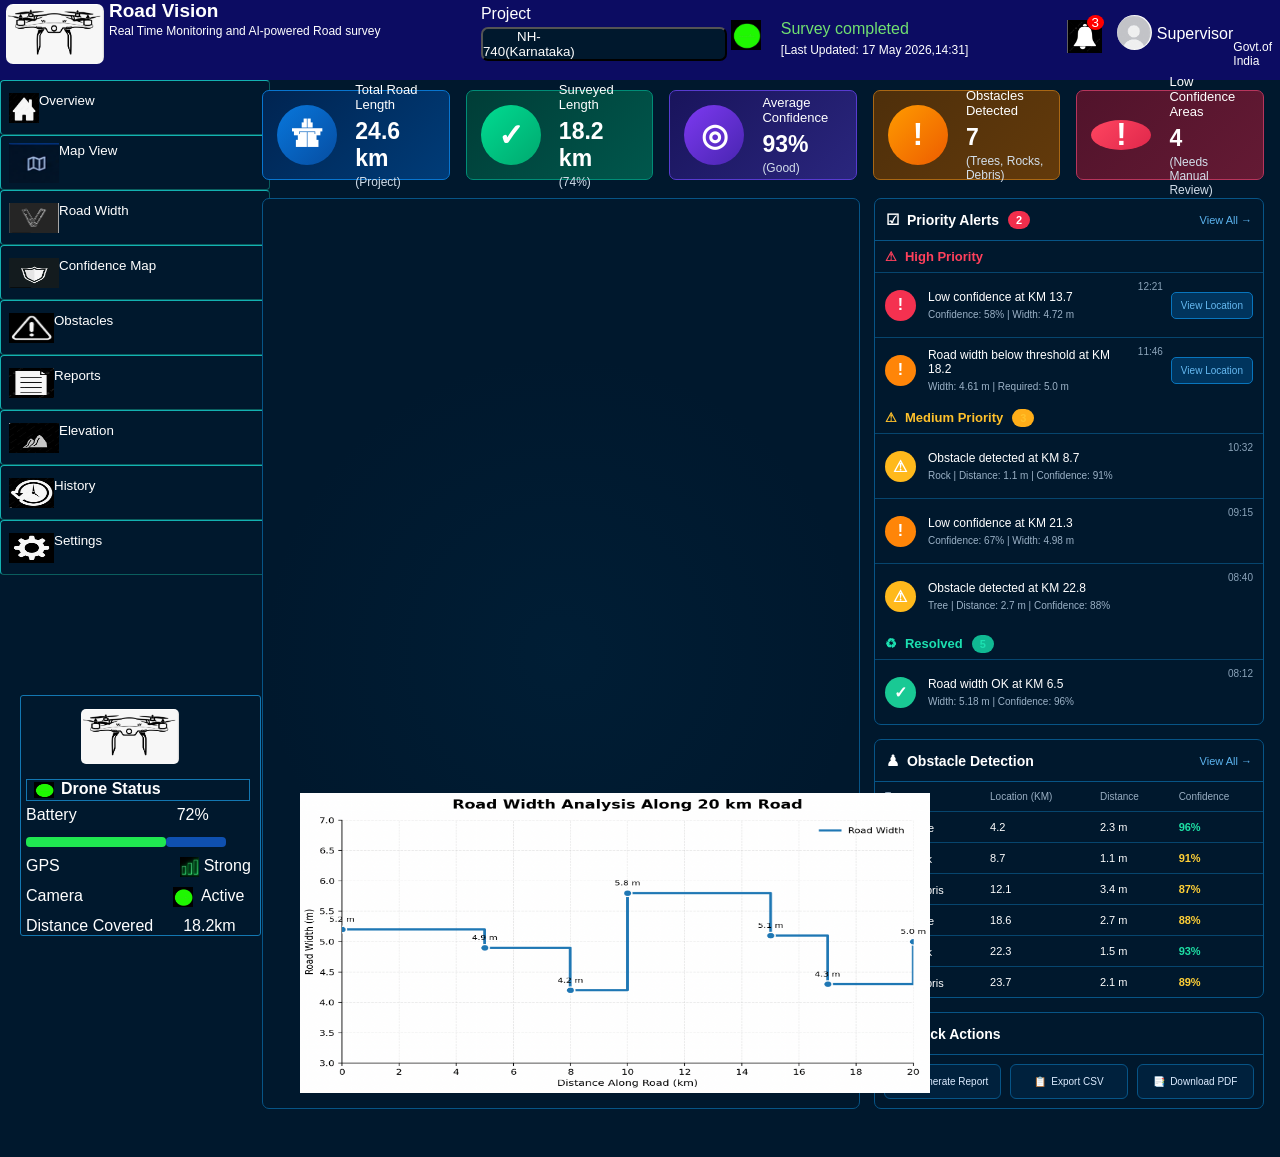
==== commit 27d8727c: "Graph added" ====
--- a/index.html
+++ b/index.html
@@ -437,6 +437,9 @@
         </div>
       </div>
     </div>
+    <div class="middle">
+      <img class="graph" src="detect/graph.png" />
+    </div>
 
     <script src="script.js"></script>
   </body>
--- a/style.css
+++ b/style.css
@@ -500,3 +500,12 @@
     margin-top: 6px;
   }
 }
+
+.graph {
+  margin-top: -1000px;
+  width: 630px;
+  height: 300px;
+  margin-left: 300px;
+  margin-right: 100px;
+  margin-bottom: 60px;
+}
--- a/left-top-style/left-sidebar.css
+++ b/left-top-style/left-sidebar.css
@@ -86,11 +86,13 @@
 }
 
 .point-bottom {
-  margin-top: 20px;
+  margin-top: 0px;
   width: 20px;
   height: 20px;
   margin-left: 7px;
   margin-right: 7px;
+  padding-top: 2px;
+  padding-bottom: 2px;
 }
 .drone-bottom,
 .point-bottom {
@@ -105,6 +107,7 @@
 .distance-status {
   display: flex;
   flex-direction: row;
+  margin-top: 10px;
 }
 .green-part {
   background-color: rgb(32, 231, 81);
@@ -112,6 +115,7 @@
   width: 140px;
   height: 10px;
   border-radius: 4px;
+  margin-top: 3px;
 }
 .blank-part {
   background-color: rgb(15, 80, 176);
@@ -119,17 +123,18 @@
   width: 60px;
   height: 10px;
   border-radius: 4px;
+  margin-top: 3px;
 }
 .signal-icon {
   width: 20px;
   height: 20px;
-  margin-top: 17px;
+  margin-top: 0px;
   margin-left: 120px;
   margin-right: 5px;
 }
 
 .point-bottom2 {
-  margin-top: 20px;
+  margin-top: 0px;
   width: 20px;
   height: 20px;
   margin-right: 8px;
@@ -143,5 +148,8 @@
   border-style: solid;
   border-color: rgb(19, 119, 177);
   border-width: 1px;
-  margin-top: 9px;
+  margin-top: 15px;
 }
+.battery-status {
+  margin-top: 5px;
+}
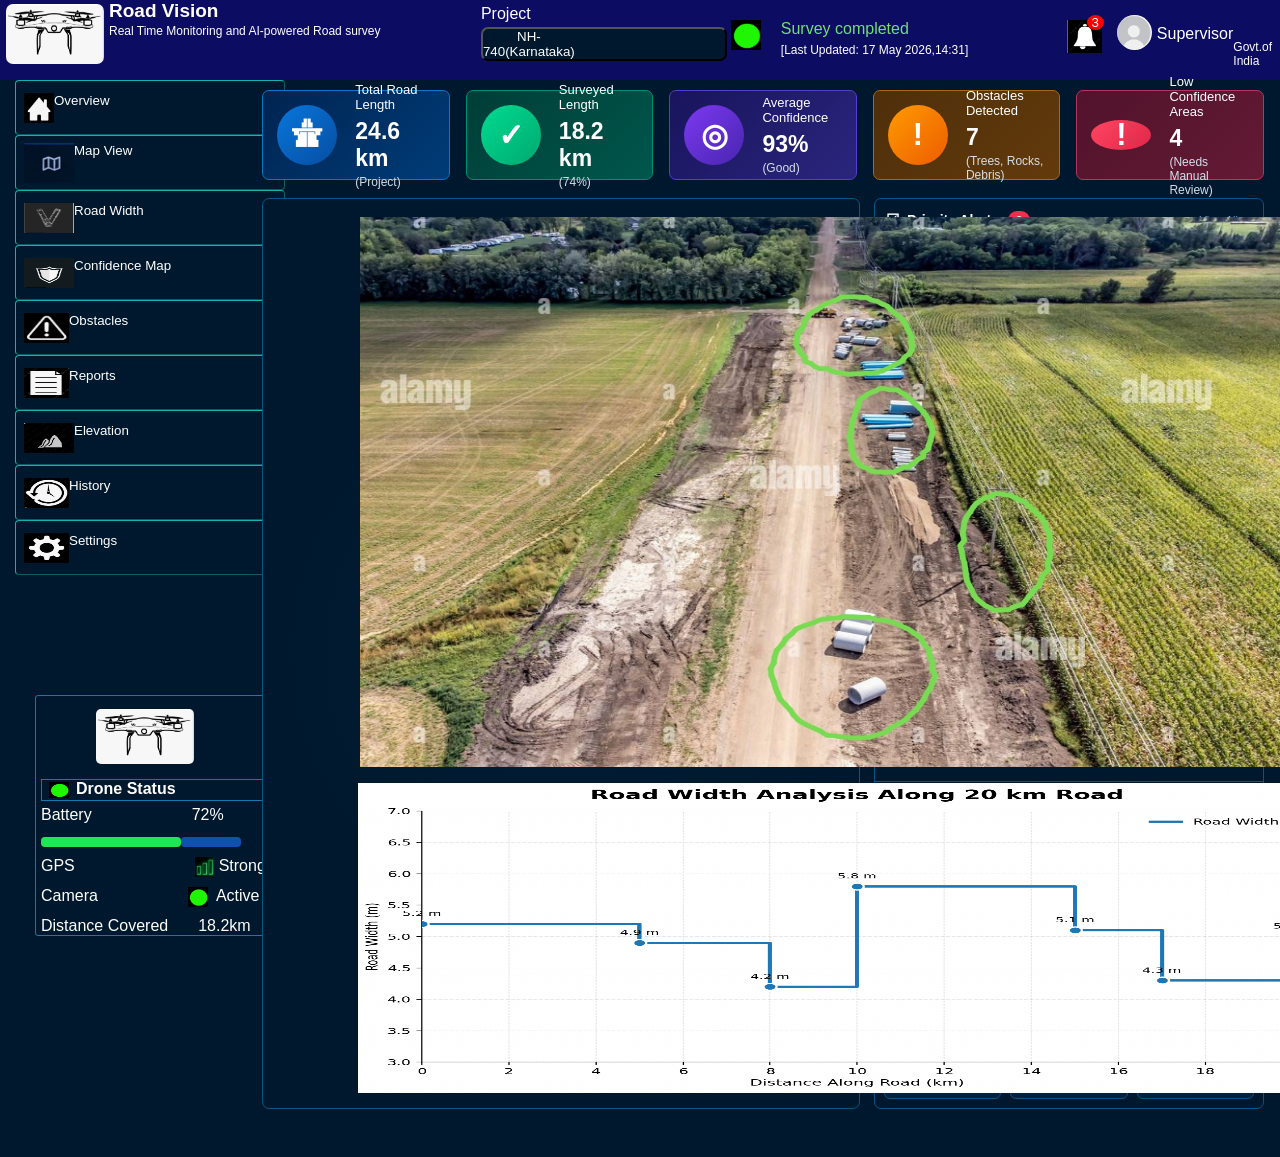
==== commit a936817d: "updated html file" ====
--- a/index.html
+++ b/index.html
@@ -440,7 +440,9 @@
     <div class="middle">
       <img class="graph" src="detect/graph.png" />
     </div>
-
+    <div class="output">
+      <img class="output-pic" src="detect/output.jpg" />
+    </div>
     <script src="script.js"></script>
   </body>
 </html>
--- a/style.css
+++ b/style.css
@@ -503,9 +503,17 @@
 
 .graph {
   margin-top: -1000px;
-  width: 630px;
-  height: 300px;
-  margin-left: 300px;
+  width: 960px;
+  height: 310px;
+  margin-left: 358px;
   margin-right: 100px;
   margin-bottom: 60px;
 }
+.output {
+  margin-left: 360px;
+  margin-top: -940px;
+}
+.output-pic {
+  width: 960px;
+  height: 550px;
+}
--- a/left-top-style/left-sidebar.css
+++ b/left-top-style/left-sidebar.css
@@ -4,7 +4,7 @@
   width: 270px;
   height: 1000px;
   background-color: #00182d;
-  margin-left: 0;
+  margin-left: 15px;
   margin-top: 0px;
   margin-bottom: 0px;
 }
